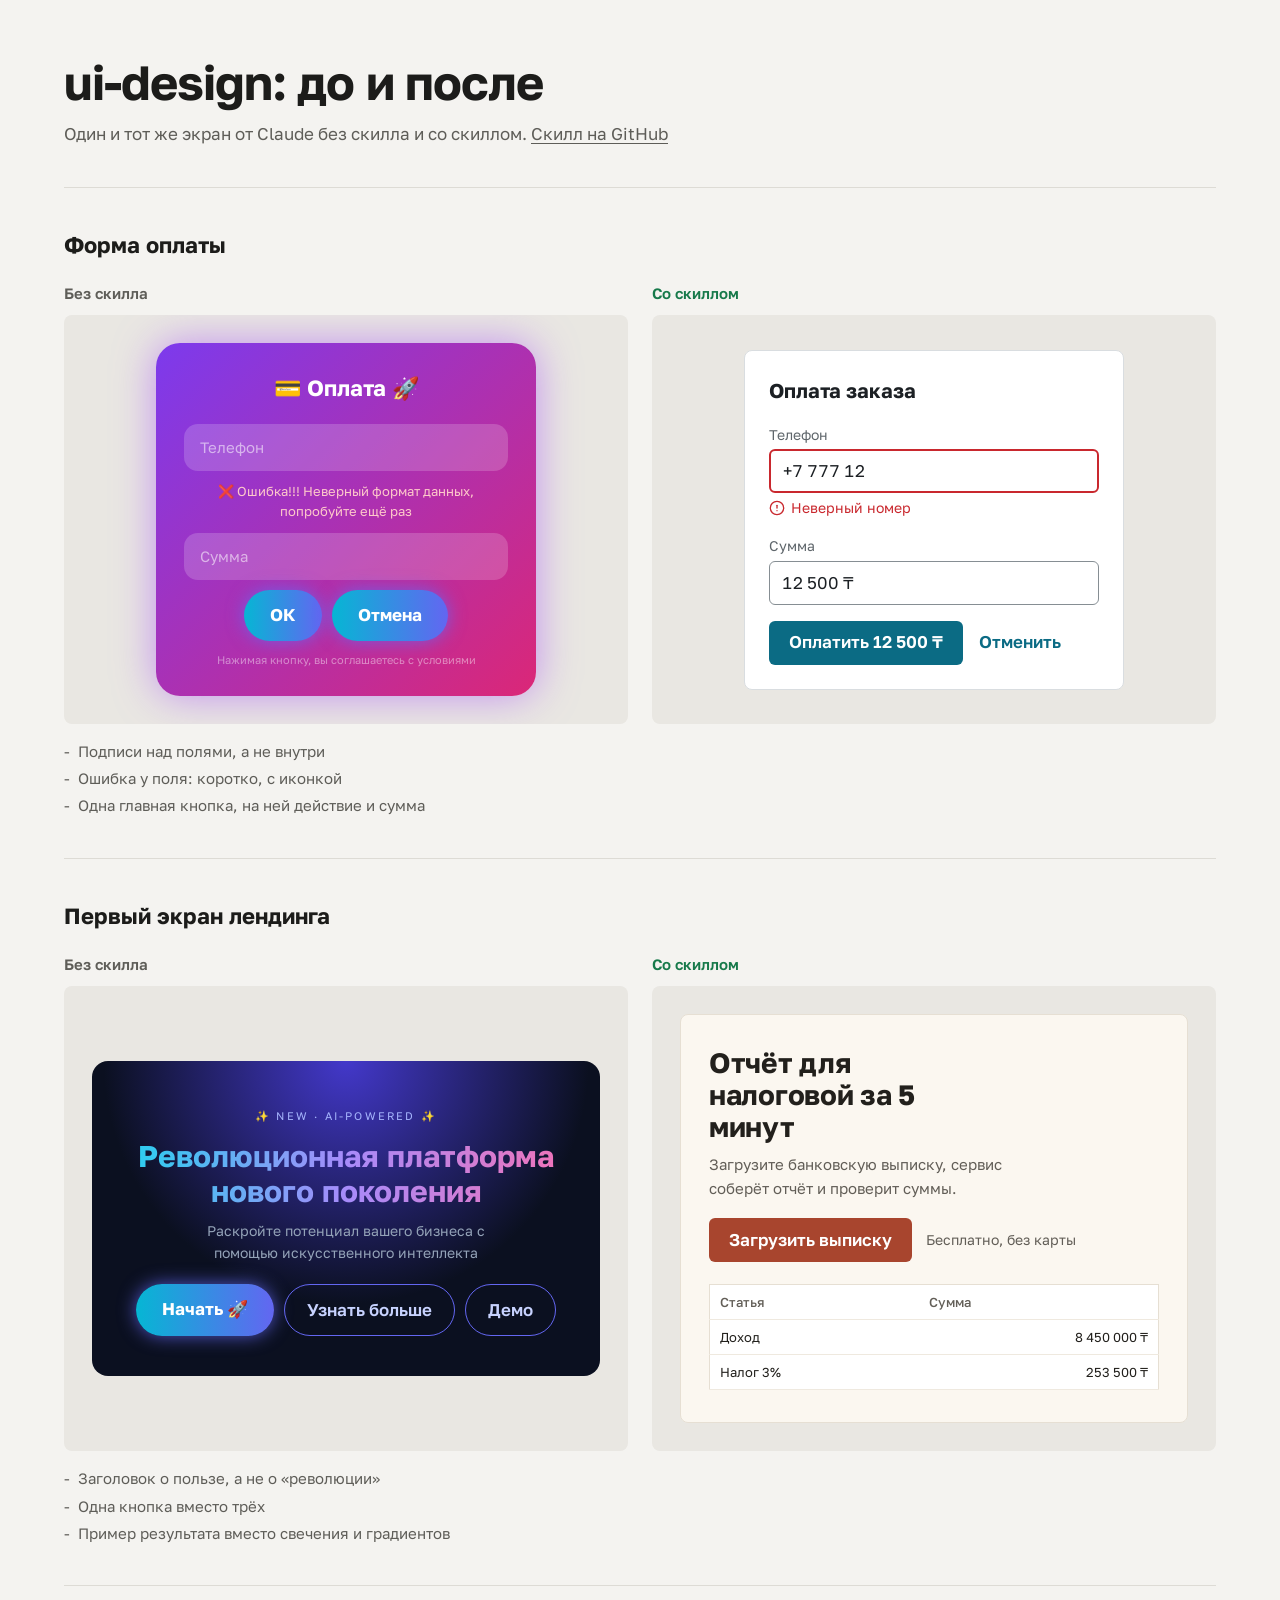
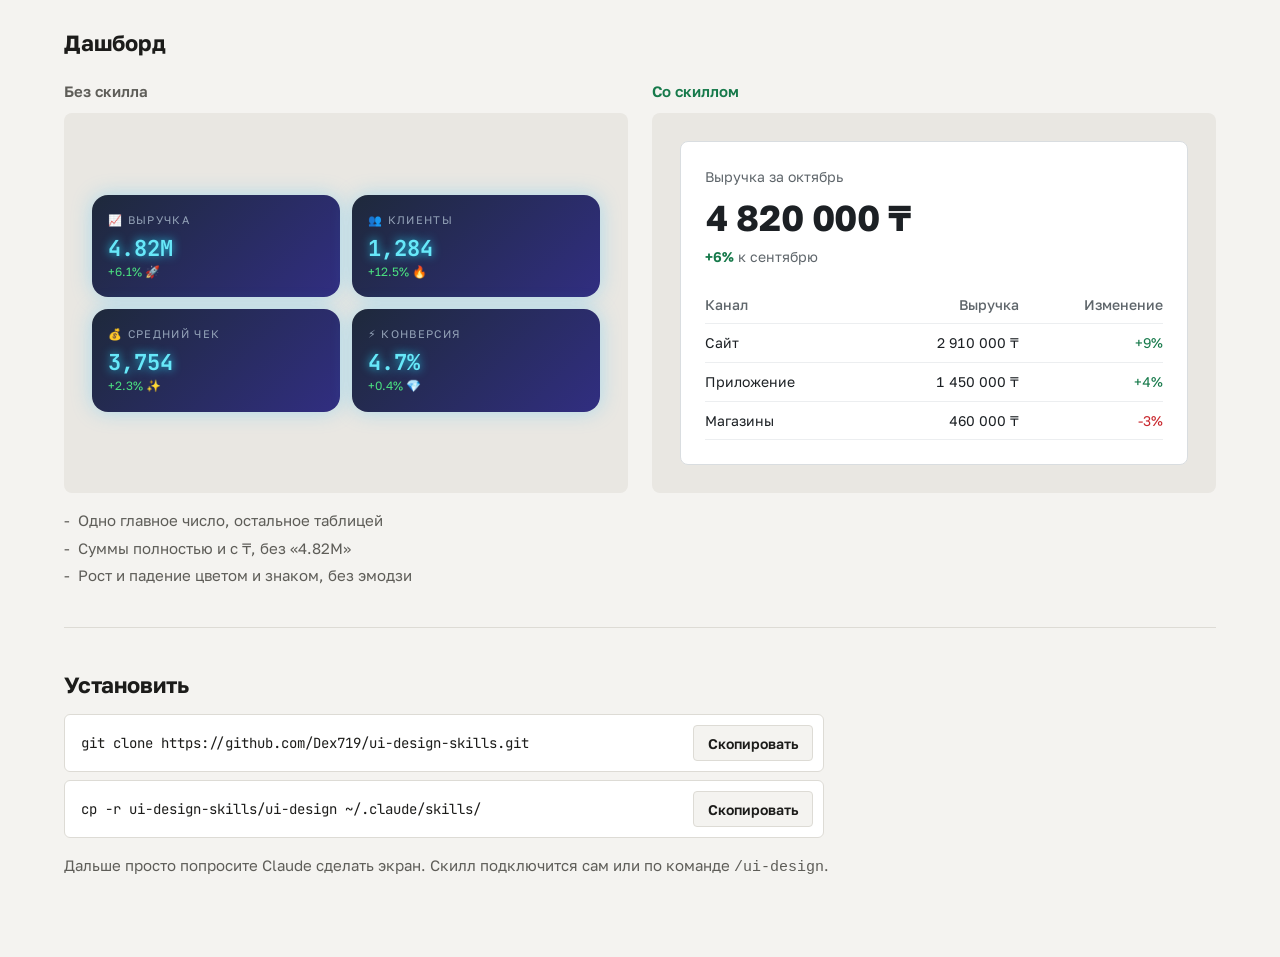
==== site/index.html @ ccce5f22 "Site: before and after page on GitHub Pages One page with three pairs (payment form, landing hero, d" ====
<!doctype html>
<html lang="ru">
<head>
<meta charset="utf-8">
<meta name="viewport" content="width=device-width, initial-scale=1">
<title>ui-design - до и после</title>
<meta name="description" content="Скилл ui-design для Claude: один и тот же интерфейс без скилла и со скиллом.">
<link rel="icon" href="favicon.svg" type="image/svg+xml">
<link rel="preconnect" href="https://fonts.googleapis.com">
<link rel="preconnect" href="https://fonts.gstatic.com" crossorigin>
<link rel="stylesheet" href="https://fonts.googleapis.com/css2?family=Golos+Text:wght@400..700&family=JetBrains+Mono:wght@400&display=swap">
<style>
:root{
  --bg: #f4f3f0; --text: #1c1c1a; --text-2: #5e5d58; --line: #dddbd5; --surface: #ffffff;
  --font: "Golos Text", system-ui, -apple-system, "Segoe UI", sans-serif;
}
*, *::before, *::after{ box-sizing: border-box; }
body{ margin: 0; background: var(--bg); color: var(--text); font: 17px/1.55 var(--font); }
a{ color: inherit; text-underline-offset: .2em; }
.wrap{ max-width: 1200px; margin: 0 auto; padding: 0 24px; }
@media (max-width: 600px){ .wrap{ padding: 0 16px; } }

header.wrap{ padding-top: 56px; padding-bottom: 40px; }
header h1{ margin: 0; font-size: clamp(32px, 5vw, 48px); line-height: 1.1; letter-spacing: -.02em; }
header p{ margin: 12px 0 0; color: var(--text-2); max-width: 60ch; }

.pair{ padding: 40px 0; border-top: 1px solid var(--line); }
.pair h2{ margin: 0 0 20px; font-size: 22px; }
.cols{ display: grid; grid-template-columns: 1fr 1fr; gap: 24px; }
@media (max-width: 860px){ .cols{ grid-template-columns: 1fr; } }
.col{ min-width: 0; display: flex; flex-direction: column; }
.col .stage{ flex: 1; }
@media (max-width: 600px){ .stage{ padding: 16px; min-height: 0; } .b-hero h3, .a-hero h3{ font-size: 24px; } }
.col > p{ margin: 0 0 10px; font-size: 15px; font-weight: 600; color: var(--text-2); }
.col.after > p{ color: #16794a; }
.stage{ min-height: 360px; border-radius: 8px; overflow: hidden; display: grid; place-items: center; padding: 28px; background: #e9e7e2; }
.what{ margin: 16px 0 0; padding: 0; list-style: none; display: grid; gap: 4px; font-size: 15px; color: var(--text-2); }
.what li::before{ content: "-"; margin-right: 8px; }

footer.wrap{ padding-bottom: 64px; }
footer .in{ padding-top: 40px; border-top: 1px solid var(--line); }
footer h2{ margin: 0 0 12px; font-size: 22px; }
.cmd{ display: flex; gap: 12px; align-items: center; background: var(--surface); border: 1px solid var(--line); border-radius: 6px; padding: 10px 10px 10px 16px; margin-top: 8px; max-width: 760px; }
.cmd code{ flex: 1; font: 14px/1.5 "JetBrains Mono", ui-monospace, monospace; overflow-wrap: anywhere; }
.cmd button{ flex: none; min-height: 36px; padding: 0 14px; border: 1px solid var(--line); border-radius: 4px; background: var(--bg); font: 600 14px var(--font); color: var(--text); cursor: pointer; }
.cmd button:hover{ background: var(--line); }
footer .note{ margin-top: 16px; font-size: 15px; color: var(--text-2); }

/* ===== ДО: типичный интерфейс «по привычке» ===== */
.b-pay{ width: 100%; max-width: 380px; padding: 28px; border-radius: 24px; color: #fff; background: linear-gradient(135deg, #7c3aed, #db2777); box-shadow: 0 0 40px rgba(168, 85, 247, .6); text-align: center; }
.b-pay h3{ margin: 0 0 18px; font-size: 22px; }
.b-pay .in{ display: block; margin: 10px 0; padding: 12px 16px; border-radius: 14px; background: rgba(255,255,255,.18); color: rgba(255,255,255,.55); text-align: left; font-size: 15px; }
.b-pay .err{ margin: 6px 0 12px; font-size: 13px; color: #fecaca; }
.b-pay .fine{ margin: 10px 0 0; font-size: 11px; color: rgba(255,255,255,.45); }
.b-btns{ display: flex; gap: 10px; justify-content: center; margin-top: 8px; }
.b-btn{ padding: 12px 26px; border-radius: 999px; font-weight: 700; color: #fff; background: linear-gradient(90deg, #06b6d4, #6366f1); box-shadow: 0 0 18px rgba(99,102,241,.8); }

.b-hero{ width: 100%; padding: 40px 24px; border-radius: 16px; text-align: center; color: #fff; background: radial-gradient(circle at 50% 0%, #4338ca 0%, #0b1020 60%); }
.b-hero .kick{ font-size: 11px; letter-spacing: .2em; text-transform: uppercase; color: #a5b4fc; }
.b-hero h3{ margin: 12px 0; font-size: 30px; line-height: 1.15; background: linear-gradient(90deg, #22d3ee, #a78bfa, #f472b6); -webkit-background-clip: text; background-clip: text; color: transparent; }
.b-hero p{ margin: 0 auto 20px; max-width: 34ch; font-size: 14px; color: #94a3b8; }
.b-hero .b-btns{ flex-wrap: wrap; }
.b-hero .ghost{ padding: 12px 22px; border-radius: 999px; border: 1px solid #6366f1; color: #c7d2fe; font-weight: 600; }

.b-dash{ width: 100%; display: grid; grid-template-columns: 1fr 1fr; gap: 12px; }
.b-tile{ padding: 16px; border-radius: 16px; color: #fff; background: linear-gradient(135deg, #1e293b, #312e81); box-shadow: 0 0 20px rgba(56,189,248,.35); }
.b-tile .l{ font-size: 11px; letter-spacing: .12em; text-transform: uppercase; color: #94a3b8; }
.b-tile .v{ margin-top: 6px; font: 700 22px "JetBrains Mono", monospace; color: #67e8f9; text-shadow: 0 0 10px #22d3ee; }
.b-tile .d{ font-size: 12px; color: #4ade80; }

/* ===== ПОСЛЕ: со скиллом ===== */
.a-pay{ width: 100%; max-width: 380px; padding: 24px; border-radius: 8px; background: #fff; border: 1px solid #d9dde0; color: #1c2024; }
.a-pay h3{ margin: 0 0 18px; font-size: 20px; }
.a-field{ margin-bottom: 16px; }
.a-field .lab{ display: block; font-size: 14px; color: #5f666b; margin-bottom: 4px; }
.a-field .in{ display: block; padding: 0 12px; height: 44px; line-height: 42px; border: 1px solid #868e93; border-radius: 6px; font-variant-numeric: tabular-nums; }
.a-field.bad .in{ border-color: #c9282e; border-width: 2px; line-height: 40px; }
.a-field .err{ display: flex; align-items: center; gap: 6px; margin-top: 4px; font-size: 14px; color: #c9282e; }
.a-field .err svg{ width: 16px; height: 16px; fill: none; stroke: currentColor; stroke-width: 2; stroke-linecap: round; stroke-linejoin: round; }
.a-btns{ display: flex; align-items: center; gap: 16px; margin-top: 8px; }
.a-btn{ display: inline-flex; align-items: center; height: 44px; padding: 0 20px; border-radius: 6px; background: #0b6b84; color: #fff; font-weight: 600; }
.a-link{ color: #0b6b84; font-weight: 600; }

.a-hero{ width: 100%; padding: 32px 28px; border-radius: 8px; background: #fbf7f0; color: #22201c; border: 1px solid #e6dfd3; }
.a-hero h3{ margin: 0; font-size: 28px; line-height: 1.15; letter-spacing: -.01em; max-width: 16ch; }
.a-hero p{ margin: 10px 0 18px; font-size: 15px; color: #625e57; max-width: 36ch; }
.a-hero .row{ display: flex; align-items: center; gap: 14px; flex-wrap: wrap; }
.a-hero .a-btn{ background: #a8452e; }
.a-hero .free{ font-size: 14px; color: #625e57; }
.a-hero table{ margin-top: 22px; width: 100%; border-collapse: collapse; font-size: 13px; background: #fff; border: 1px solid #e6dfd3; }
.a-hero th, .a-hero td{ padding: 7px 10px; text-align: left; border-bottom: 1px solid #efe9df; }
.a-hero th{ font-weight: 500; color: #625e57; }
.a-hero td.n{ text-align: right; font-variant-numeric: tabular-nums; }

.a-dash{ width: 100%; padding: 24px; border-radius: 8px; background: #fff; border: 1px solid #d9dde0; color: #1c2024; }
.a-dash .l{ font-size: 14px; color: #5f666b; }
.a-dash .big{ margin-top: 2px; font-size: 36px; font-weight: 700; letter-spacing: -.01em; font-variant-numeric: tabular-nums; }
.a-dash .d{ font-size: 14px; color: #5f666b; }
.a-dash .d b{ color: #16794a; font-weight: 600; }
.a-dash table{ margin-top: 18px; width: 100%; border-collapse: collapse; font-size: 14px; }
.a-dash th, .a-dash td{ padding: 8px 0; text-align: left; border-bottom: 1px solid #eceef0; }
.a-dash th{ font-weight: 500; color: #5f666b; }
.a-dash .n{ text-align: right; font-variant-numeric: tabular-nums; }
.a-dash .up{ color: #16794a; } .a-dash .down{ color: #c9282e; }
</style>
</head>
<body>

<header class="wrap">
  <h1>ui-design: до и после</h1>
  <p>Один и тот же экран от Claude без скилла и со скиллом. <a href="https://github.com/Dex719/ui-design-skills">Скилл на GitHub</a></p>
</header>

<main class="wrap">

  <section class="pair">
    <h2>Форма оплаты</h2>
    <div class="cols">
      <div class="col">
        <p>Без скилла</p>
        <div class="stage" aria-hidden="true">
          <div class="b-pay">
            <h3>💳 Оплата 🚀</h3>
            <span class="in">Телефон</span>
            <p class="err">❌ Ошибка!!! Неверный формат данных, попробуйте ещё раз</p>
            <span class="in">Сумма</span>
            <div class="b-btns"><span class="b-btn">ОК</span><span class="b-btn">Отмена</span></div>
            <p class="fine">Нажимая кнопку, вы соглашаетесь с условиями</p>
          </div>
        </div>
      </div>
      <div class="col after">
        <p>Со скиллом</p>
        <div class="stage" aria-hidden="true">
          <div class="a-pay">
            <h3>Оплата заказа</h3>
            <div class="a-field bad">
              <span class="lab">Телефон</span>
              <span class="in">+7 777 12</span>
              <span class="err"><svg viewBox="0 0 24 24"><circle cx="12" cy="12" r="10"/><line x1="12" x2="12" y1="8" y2="12"/><line x1="12" x2="12.01" y1="16" y2="16"/></svg>Неверный номер</span>
            </div>
            <div class="a-field">
              <span class="lab">Сумма</span>
              <span class="in">12 500 ₸</span>
            </div>
            <div class="a-btns"><span class="a-btn">Оплатить 12 500 ₸</span><span class="a-link">Отменить</span></div>
          </div>
        </div>
      </div>
    </div>
    <ul class="what">
      <li>Подписи над полями, а не внутри</li>
      <li>Ошибка у поля: коротко, с иконкой</li>
      <li>Одна главная кнопка, на ней действие и сумма</li>
    </ul>
  </section>

  <section class="pair">
    <h2>Первый экран лендинга</h2>
    <div class="cols">
      <div class="col">
        <p>Без скилла</p>
        <div class="stage" aria-hidden="true">
          <div class="b-hero">
            <span class="kick">✨ New · AI-powered ✨</span>
            <h3>Революционная платформа нового поколения</h3>
            <p>Раскройте потенциал вашего бизнеса с помощью искусственного интеллекта</p>
            <div class="b-btns"><span class="b-btn">Начать 🚀</span><span class="ghost">Узнать больше</span><span class="ghost">Демо</span></div>
          </div>
        </div>
      </div>
      <div class="col after">
        <p>Со скиллом</p>
        <div class="stage" aria-hidden="true">
          <div class="a-hero">
            <h3>Отчёт для налоговой за 5 минут</h3>
            <p>Загрузите банковскую выписку, сервис соберёт отчёт и проверит суммы.</p>
            <div class="row"><span class="a-btn">Загрузить выписку</span><span class="free">Бесплатно, без карты</span></div>
            <table>
              <tr><th>Статья</th><th class="n">Сумма</th></tr>
              <tr><td>Доход</td><td class="n">8 450 000 ₸</td></tr>
              <tr><td>Налог 3%</td><td class="n">253 500 ₸</td></tr>
            </table>
          </div>
        </div>
      </div>
    </div>
    <ul class="what">
      <li>Заголовок о пользе, а не о «революции»</li>
      <li>Одна кнопка вместо трёх</li>
      <li>Пример результата вместо свечения и градиентов</li>
    </ul>
  </section>

  <section class="pair">
    <h2>Дашборд</h2>
    <div class="cols">
      <div class="col">
        <p>Без скилла</p>
        <div class="stage" aria-hidden="true">
          <div class="b-dash">
            <div class="b-tile"><div class="l">📈 Выручка</div><div class="v">4.82M</div><div class="d">+6.1% 🚀</div></div>
            <div class="b-tile"><div class="l">👥 Клиенты</div><div class="v">1,284</div><div class="d">+12.5% 🔥</div></div>
            <div class="b-tile"><div class="l">💰 Средний чек</div><div class="v">3,754</div><div class="d">+2.3% ✨</div></div>
            <div class="b-tile"><div class="l">⚡ Конверсия</div><div class="v">4.7%</div><div class="d">+0.4% 💎</div></div>
          </div>
        </div>
      </div>
      <div class="col after">
        <p>Со скиллом</p>
        <div class="stage" aria-hidden="true">
          <div class="a-dash">
            <div class="l">Выручка за октябрь</div>
            <div class="big">4 820 000 ₸</div>
            <div class="d"><b>+6%</b> к сентябрю</div>
            <table>
              <tr><th>Канал</th><th class="n">Выручка</th><th class="n">Изменение</th></tr>
              <tr><td>Сайт</td><td class="n">2 910 000 ₸</td><td class="n up">+9%</td></tr>
              <tr><td>Приложение</td><td class="n">1 450 000 ₸</td><td class="n up">+4%</td></tr>
              <tr><td>Магазины</td><td class="n">460 000 ₸</td><td class="n down">-3%</td></tr>
            </table>
          </div>
        </div>
      </div>
    </div>
    <ul class="what">
      <li>Одно главное число, остальное таблицей</li>
      <li>Суммы полностью и с ₸, без «4.82M»</li>
      <li>Рост и падение цветом и знаком, без эмодзи</li>
    </ul>
  </section>

</main>

<footer class="wrap"><div class="in">
  <h2>Установить</h2>
  <div class="cmd"><code>git clone https://github.com/Dex719/ui-design-skills.git</code><button type="button">Скопировать</button></div>
  <div class="cmd"><code>cp -r ui-design-skills/ui-design ~/.claude/skills/</code><button type="button">Скопировать</button></div>
  <p class="note">Дальше просто попросите Claude сделать экран. Скилл подключится сам или по команде <code>/ui-design</code>.</p>
</div></footer>

<script>
document.querySelectorAll(".cmd button").forEach(function (b) {
  b.addEventListener("click", function () {
    var text = b.previousElementSibling.textContent;
    navigator.clipboard.writeText(text).then(function () {
      b.textContent = "Скопировано";
      setTimeout(function () { b.textContent = "Скопировать"; }, 1500);
    });
  });
});
</script>
</body>
</html>
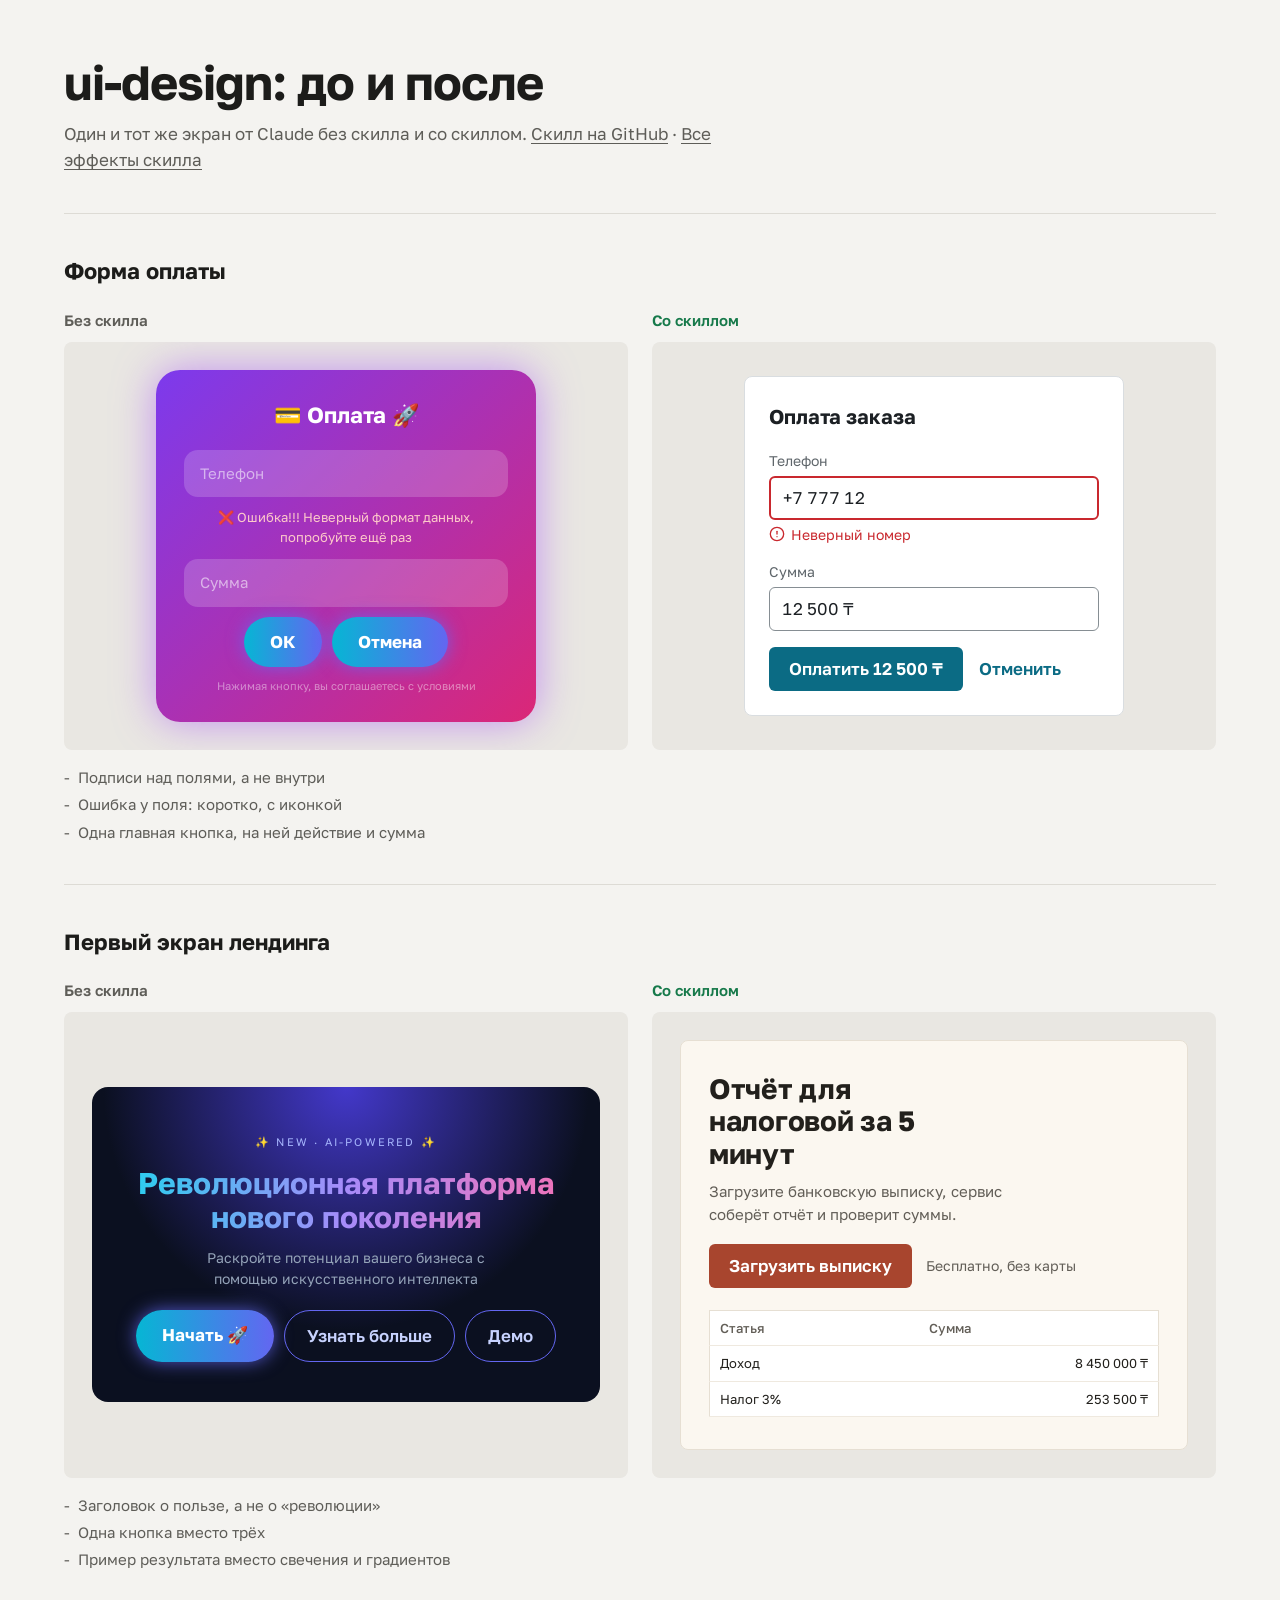
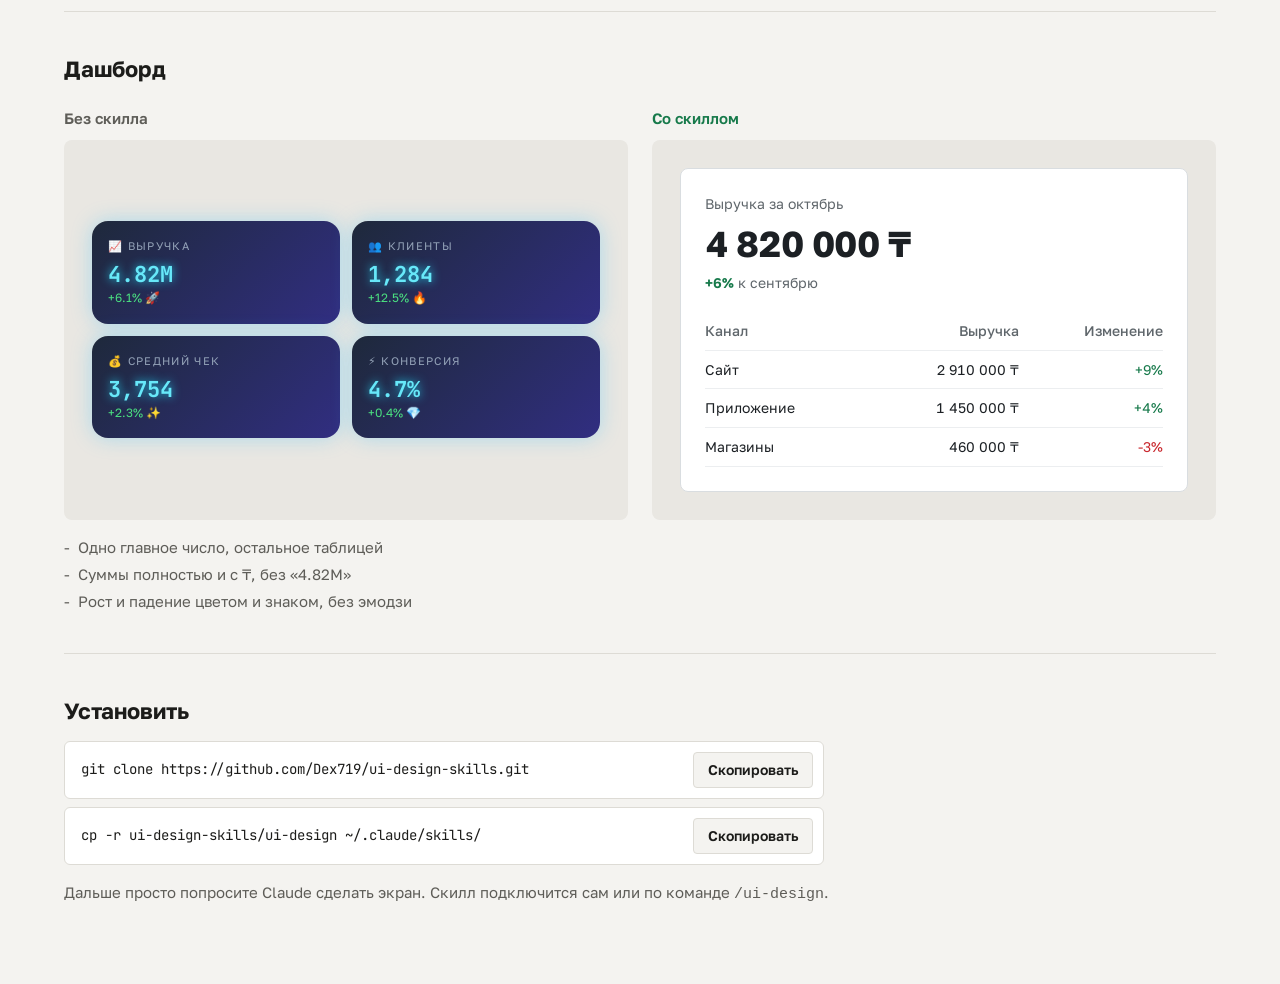
==== commit 94cd4060: "Site: publish the effects demo page" ====
--- a/site/index.html
+++ b/site/index.html
@@ -108,7 +108,7 @@
 
 <header class="wrap">
   <h1>ui-design: до и после</h1>
-  <p>Один и тот же экран от Claude без скилла и со скиллом. <a href="https://github.com/Dex719/ui-design-skills">Скилл на GitHub</a></p>
+  <p>Один и тот же экран от Claude без скилла и со скиллом. <a href="https://github.com/Dex719/ui-design-skills">Скилл на GitHub</a> · <a href="effects/demo.html">Все эффекты скилла</a></p>
 </header>
 
 <main class="wrap">
